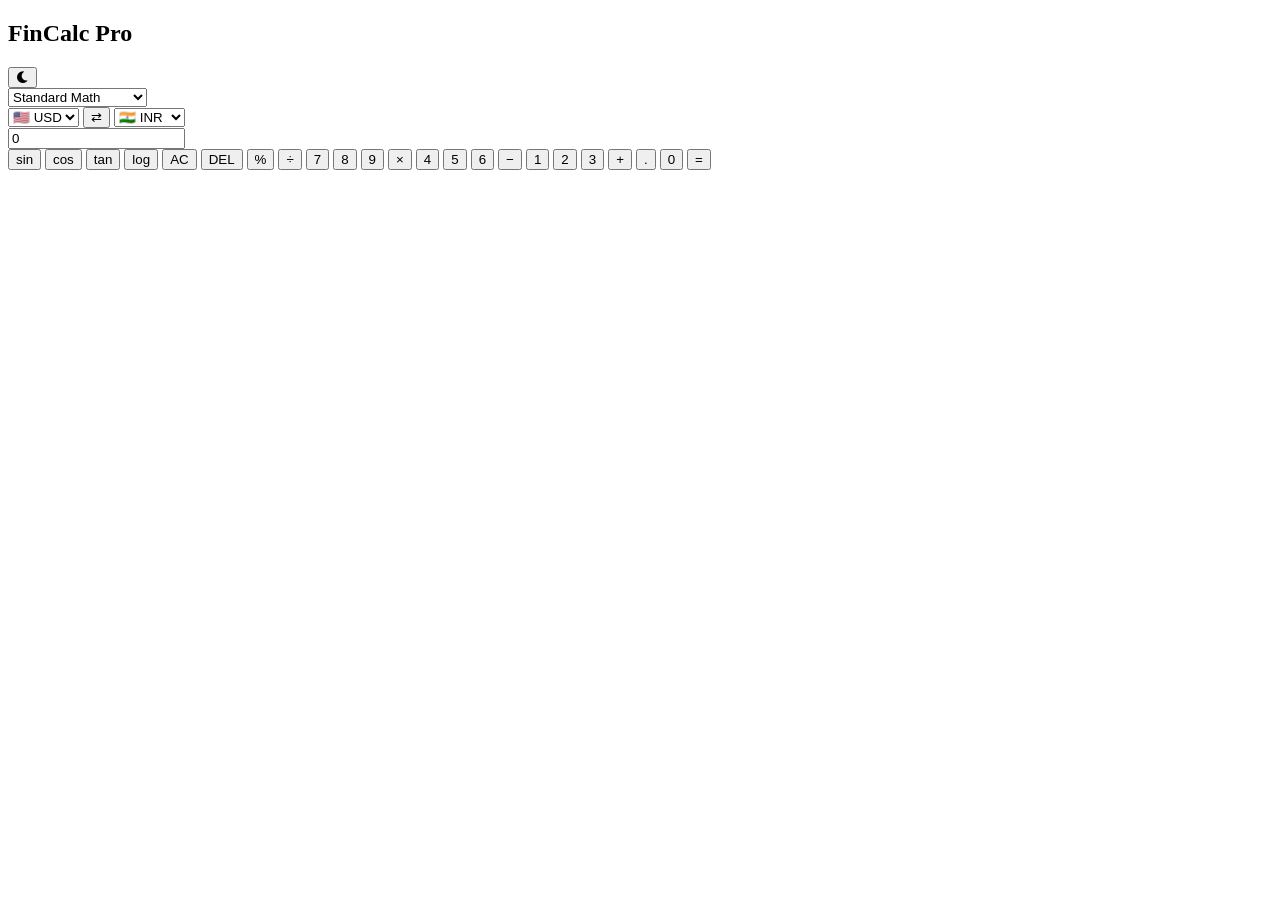
==== main.html @ d7e6799b "Add files via upload" ====
<!DOCTYPE html>
<html lang="en">
<head>
<meta charset="UTF-8">
<meta name="viewport" content="width=device-width, initial-scale=1.0">
<title>FinCalc Pro</title>
<link rel="stylesheet" href="UI.css">
<link rel="icon" href="favicon.svg" type="image/svg+xml">
<link href="https://fonts.googleapis.com/css2?family=Orbitron:wght@500&display=swap" rel="stylesheet">
<link rel="stylesheet"
href="https://cdnjs.cloudflare.com/ajax/libs/font-awesome/6.0.0/css/all.min.css">
<link rel="manifest" href="manifest.json">
<meta name="theme-color" content="#14f1c6">
</head>
<body>

<div class="background-shapes">
<div class="shape shape-1"></div>
<div class="shape shape-2"></div>
</div>

<main class="calculator-container">

<header class="header">
<h2>FinCalc Pro</h2>

<button id="theme-toggle" class="icon-btn">
<i class="fas fa-moon"></i>
</button>

</header>

<section class="asset-selector">

<select id="asset-type">
<option value="standard">Standard Math</option>
<option value="currency">Currency Converter</option>
</select>

<div class="currency-row">

<select id="fromCurrency" class="currency-select">

<option value="USD">🇺🇸 USD</option>
<option value="INR">🇮🇳 INR</option>
<option value="EUR">🇪🇺 EUR</option>
<option value="GBP">🇬🇧 GBP</option>
<option value="JPY">🇯🇵 JPY</option>
<option value="AUD">🇦🇺 AUD</option>
<option value="CAD">🇨🇦 CAD</option>

</select>

<button id="swapBtn" class="swap-btn">⇄</button>

<select id="toCurrency" class="currency-select">

<option value="INR">🇮🇳 INR</option>
<option value="USD">🇺🇸 USD</option>
<option value="EUR">🇪🇺 EUR</option>
<option value="GBP">🇬🇧 GBP</option>
<option value="JPY">🇯🇵 JPY</option>
<option value="AUD">🇦🇺 AUD</option>
<option value="CAD">🇨🇦 CAD</option>

</select>

</div>

</section>

<section class="display-container">

<div id="last-calculation"></div>

<input id="display" value="0" readonly>

<div id="live-price" class="live-data"></div>

</section>

<section class="keypad">

<button class="btn sci" onclick="appendFunc('sin')">sin</button>
<button class="btn sci" onclick="appendFunc('cos')">cos</button>
<button class="btn sci" onclick="appendFunc('tan')">tan</button>
<button class="btn sci" onclick="appendFunc('log')">log</button>

<button class="btn func" onclick="clearDisplay()">AC</button>
<button class="btn func" onclick="deleteChar()">DEL</button>
<button class="btn func" onclick="appendOperator('%')">%</button>
<button class="btn op" onclick="appendOperator('/')">÷</button>

<button class="btn num" onclick="appendNumber('7')">7</button>
<button class="btn num" onclick="appendNumber('8')">8</button>
<button class="btn num" onclick="appendNumber('9')">9</button>
<button class="btn op" onclick="appendOperator('*')">×</button>

<button class="btn num" onclick="appendNumber('4')">4</button>
<button class="btn num" onclick="appendNumber('5')">5</button>
<button class="btn num" onclick="appendNumber('6')">6</button>
<button class="btn op" onclick="appendOperator('-')">−</button>

<button class="btn num" onclick="appendNumber('1')">1</button>
<button class="btn num" onclick="appendNumber('2')">2</button>
<button class="btn num" onclick="appendNumber('3')">3</button>
<button class="btn op" onclick="appendOperator('+')">+</button>

<button class="btn num" onclick="appendNumber('.')">.</button>
<button class="btn num" onclick="appendNumber('0')">0</button>
<button class="btn equal" onclick="calculate()">=</button>

</section>

</main>

<script src="Logics.js"></script>

</body>
</html>
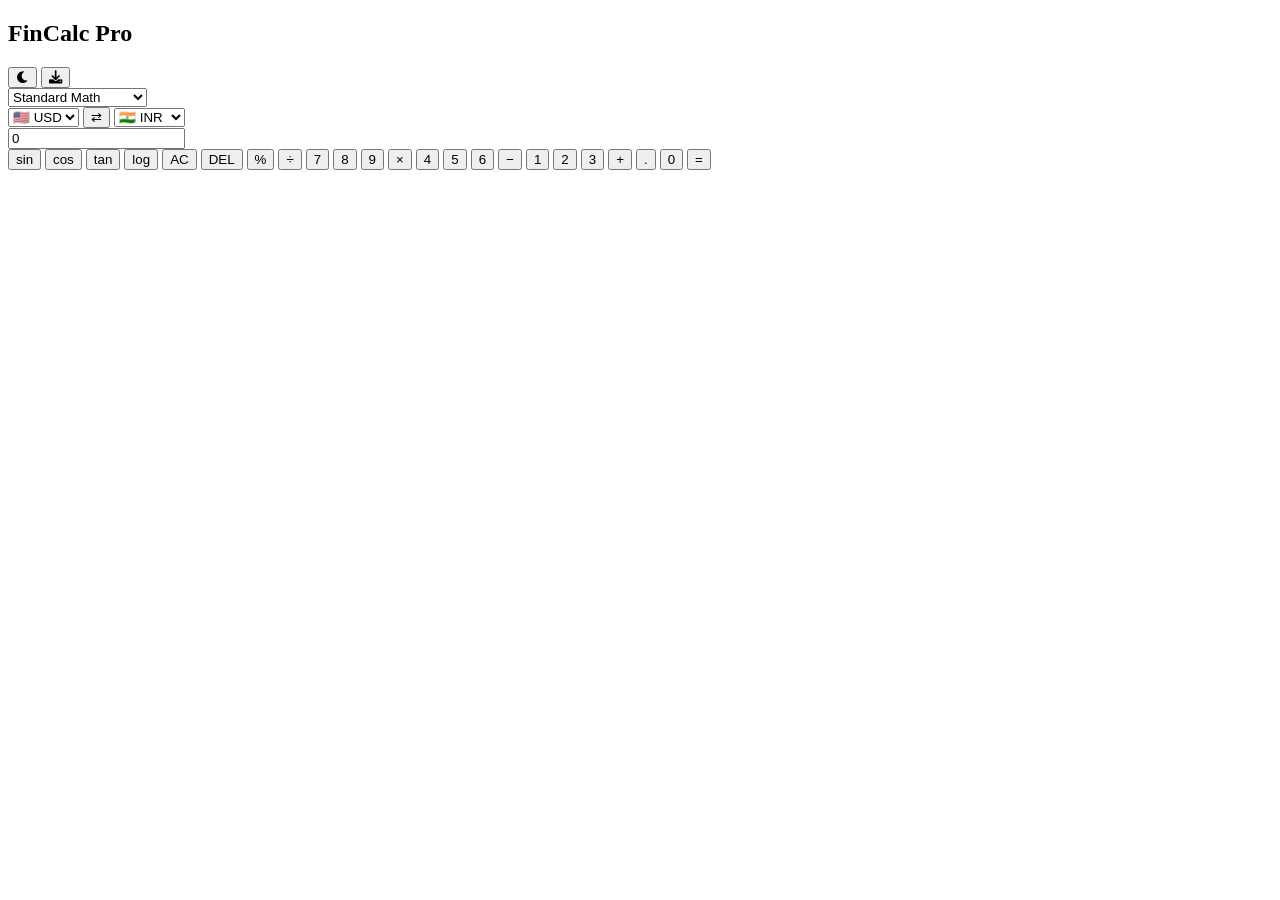
==== commit c3cac7c0: "Enhance main.html for PWA functionality Added PWA support with install button and meta tags." ====
--- a/main.html
+++ b/main.html
@@ -11,6 +11,9 @@
 href="https://cdnjs.cloudflare.com/ajax/libs/font-awesome/6.0.0/css/all.min.css">
 <link rel="manifest" href="manifest.json">
 <meta name="theme-color" content="#14f1c6">
+<meta name="apple-mobile-web-app-capable" content="yes">
+<meta name="apple-mobile-web-app-status-bar-style" content="black">
+<link rel="apple-touch-icon" href="icons/icon-192.png">
 </head>
 <body>
 
@@ -26,6 +29,10 @@
 
 <button id="theme-toggle" class="icon-btn">
 <i class="fas fa-moon"></i>
+</button>
+
+<button id="installBtn" class="icon-btn">
+<i class="fas fa-download"></i>
 </button>
 
 </header>
@@ -117,4 +124,4 @@
 <script src="Logics.js"></script>
 
 </body>
-</html>+</html>
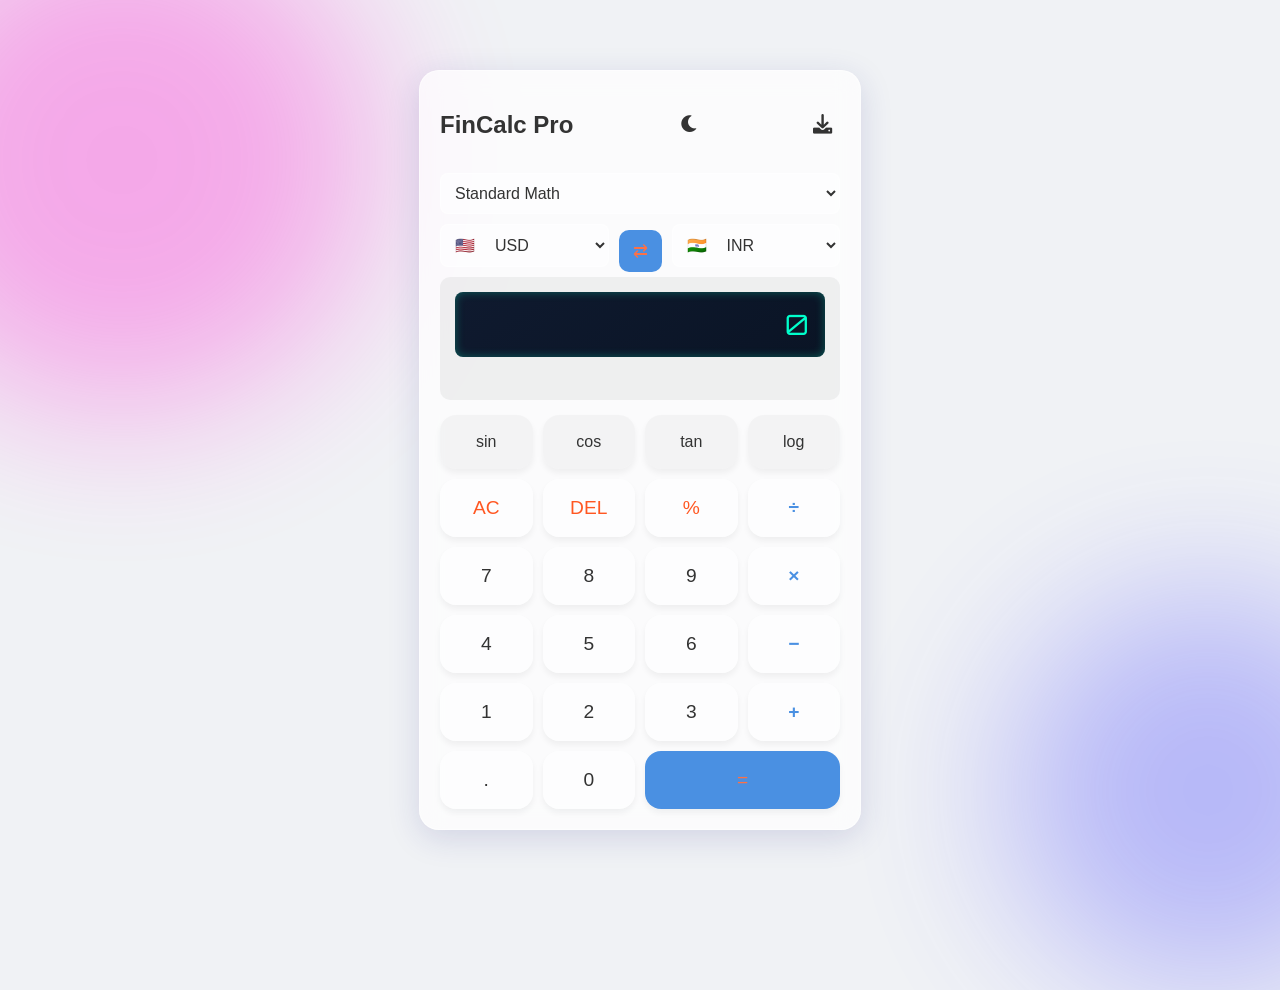
==== commit 29609211: "Fix case sensitivity in file references Updated references to CSS and JavaScript files to use lowerc" ====
--- a/main.html
+++ b/main.html
@@ -4,14 +4,14 @@
 <meta charset="UTF-8">
 <meta name="viewport" content="width=device-width, initial-scale=1.0">
 <title>FinCalc Pro</title>
-<link rel="stylesheet" href="UI.css">
+<link rel="stylesheet" href="ui.css">
 <link rel="icon" href="favicon.svg" type="image/svg+xml">
 <link href="https://fonts.googleapis.com/css2?family=Orbitron:wght@500&display=swap" rel="stylesheet">
 <link rel="stylesheet"
 href="https://cdnjs.cloudflare.com/ajax/libs/font-awesome/6.0.0/css/all.min.css">
 <link rel="manifest" href="manifest.json">
 <meta name="theme-color" content="#14f1c6">
-<meta name="apple-mobile-web-app-capable" content="yes">
+<meta name="mobile-web-app-capable" content="yes">
 <meta name="apple-mobile-web-app-status-bar-style" content="black">
 <link rel="apple-touch-icon" href="icons/icon-192.png">
 </head>
@@ -121,7 +121,7 @@
 
 </main>
 
-<script src="Logics.js"></script>
+<script src="logics.js"></script>
 
 </body>
 </html>
--- a/ui.css
+++ b/ui.css
@@ -0,0 +1,326 @@
+:root {
+    /* Light Theme Variables */
+    --bg-color: #f0f2f5;
+    --glass-bg: rgba(255, 255, 255, 0.7);
+    --glass-border: rgba(255, 255, 255, 0.5);
+    --text-color: #333;
+    --btn-bg: rgba(255, 255, 255, 0.5);
+    --btn-hover: rgba(255, 255, 255, 0.9);
+    --accent-color: #4a90e2;
+    --shadow: 0 8px 32px 0 rgba(31, 38, 135, 0.15);
+}
+
+[data-theme="dark"] {
+    /* Dark Theme Variables */
+    --bg-color: #1a1a2e;
+    --glass-bg: rgba(22, 33, 62, 0.7);
+    --glass-border: rgba(255, 255, 255, 0.1);
+    --text-color: #e0e0e0;
+    --btn-bg: rgba(255, 255, 255, 0.05);
+    --btn-hover: rgba(255, 255, 255, 0.15);
+    --accent-color: #64ffda;
+    --shadow: 0 8px 32px 0 rgba(0, 0, 0, 0.5);
+}
+
+body {
+    font-family: 'Segoe UI', sans-serif;
+    background: var(--bg-color);
+    color: var(--text-color);
+    display: flex;
+    justify-content: center;
+    align-items: center;
+    min-height: 100vh;
+    margin: 0;
+    transition: background 0.3s ease;
+}
+
+/* Background Shapes for Glassmorphism effect */
+.background-shapes .shape {
+    position: absolute;
+    border-radius: 50%;
+    filter: blur(80px);
+    z-index: -1;
+}
+.shape-1 { 
+    top: -10%; 
+    left: -10%; 
+    width: 500px; 
+    height: 500px; 
+    background: #ff00cc; 
+    opacity: 0.3; 
+}
+.shape-2 { 
+    bottom: -10%; 
+    right: -10%; 
+    width: 400px; 
+    height: 400px; 
+    background: #3333ff; 
+    opacity: 0.3; 
+}
+
+.calculator-container {
+    width: 100%;
+    background: var(--glass-bg);
+    backdrop-filter: blur(12px);
+    -webkit-backdrop-filter: blur(12px);
+    border: 1px solid var(--glass-border);
+    border-radius: 20px;
+    box-shadow: var(--shadow);
+    padding: 20px;
+    transition: all 0.3s ease;
+    max-width: 400px;
+    margin: 20px;
+}
+
+/* Header & Toggle */
+.header {
+    display: flex;
+    justify-content: space-between;
+    align-items: center;
+    margin-bottom: 15px;
+}
+.icon-btn {
+    background: none;
+    border: none;
+    color: var(--text-color);
+    font-size: 1.2rem;
+    cursor: pointer;
+    padding: 8px;
+    border-radius: 50%;
+    transition: background 0.2s;
+}
+.icon-btn:hover {
+    background: var(--btn-bg);
+}
+
+/* Asset Selector */
+.asset-selector select {
+    width: 100%;
+    padding: 10px;
+    border-radius: 8px;
+    border: 1px solid var(--glass-border);
+    background: var(--btn-bg);
+    color: var(--text-color);
+    margin-bottom: 10px;
+    font-size: 1rem;
+    cursor: pointer;
+}
+
+/* Display */
+.display-container {
+    text-align: right;
+    margin-bottom: 15px;
+    padding: 15px;
+    background: rgba(0,0,0,0.05);
+    border-radius: 10px;
+}
+#customAmount {
+    width: 100%;
+    padding: 8px;
+    margin-bottom: 8px;
+    border: 1px solid var(--glass-border);
+    border-radius: 6px;
+    background: var(--btn-bg);
+    color: var(--text-color);
+    font-size: 0.9rem;
+    outline: none;
+}
+#display {
+align-self: center; 
+width: 100%;
+max-width: 100%;
+box-sizing: border-box;   
+font-family: 'Orbitron', sans-serif;
+font-size: 28px;
+text-align: right;
+background: linear-gradient(145deg, #0f1a2f, #0a1425);
+color: #00ffcc;
+border: none;
+padding: 15px;
+border-radius: 8px;
+box-shadow: inset 0 0 10px rgba(0,255,200,0.3);
+caret-color: transparent;
+animation: infinite alternate;
+}
+
+@keyframes glow {
+from { box-shadow: inset 0 0 5px rgba(0,255,200,0.3); }
+to { box-shadow: inset 0 0 20px rgba(0,255,200,0.8); }
+}
+
+.live-data {
+    font-size: 0.85rem;
+    color: var(--accent-color);
+    margin-top: 8px;
+    opacity: 0.9;
+    min-height: 20px;
+}
+
+/* Keypad Grid */
+.keypad {
+    display: grid;
+    grid-template-columns: repeat(4, 1fr);
+    gap: 10px;
+}
+
+.btn {
+    padding: 18px;
+    border-radius: 16px;
+    border: none;
+    background: var(--btn-bg);
+    color: var(--text-color);
+    font-size: 1.2rem;
+    cursor: pointer;
+    transition: all 0.1s ease;
+    box-shadow: 0 4px 6px rgba(0,0,0,0.05);
+    position: relative;
+    overflow: hidden;
+    touch-action: manipulation;
+    min-height: 50px;
+}
+
+.btn:active {
+transform: translateY(3px);
+box-shadow: 0 2px 5px rgba(0,0,0,0.4);
+}
+
+.btn .ripple {
+    position: absolute;
+    border-radius: 50%;
+    transform: scale(0);
+    animation: ripple-animation 600ms linear;
+    background-color: rgba(255, 255, 255, 0.4);
+    pointer-events: none;
+}
+
+@keyframes ripple-animation {
+    to {
+        transform: scale(4);
+        opacity: 0;
+    }
+}
+
+.btn:hover {
+    background: var(--btn-hover);
+    transform: translateY(-2px);
+}
+
+.btn:active {
+    transform: translateY(0);
+}
+
+.btn.op { 
+    color: var(--accent-color); 
+    font-weight: bold; 
+}
+.btn.equal { 
+    background: var(--accent-color); 
+    color: #fc7146; 
+    grid-column: span 2; 
+}
+.btn.equal:hover {
+    background: var(--accent-color);
+    opacity: 0.9;
+}
+.btn.func { 
+    color: #ff5722; 
+}
+.btn.sci {
+    font-size: 1rem;
+    background: rgba(0,0,0,0.03);
+}
+
+/* Responsive */
+@media (max-width: 400px) {
+    .calculator-container {
+        width: 90%;
+    }
+}
+
+@media (max-width: 480px) {
+    body {
+        align-items: flex-start;
+        padding-top: 30px;
+    }
+    .calculator-container {
+        max-width: 95%;
+        padding: 18px;
+    }
+    .btn {
+        padding: 16px;
+        font-size: 1.1rem;
+    }
+    #display {
+        font-size: 2rem;
+    }
+}
+
+/* Accessibility */
+.sr-only {
+    position: absolute;
+    width: 1px;
+    height: 1px;
+    padding: 0;
+    margin: -1px;
+    overflow: hidden;
+    clip: rect(0, 0, 0, 0);
+    border: 0;
+}
+
+/* Loading State */
+.loading {
+    opacity: 0.6;
+    pointer-events: none;
+}
+
+.currency-select{
+  width:100%;
+  padding:12px 16px;
+  font-size:16px;
+  border-radius:12px;
+  border:1px solid rgba(255,255,255,0.15);
+  background:#1f2a44;
+  color:white;
+  outline:none;
+}
+
+.currency-select option{
+  font-size:16px;
+}
+
+.currency-row{
+display:flex;
+align-items:center;
+gap:10px;
+}
+
+
+.swap-btn{
+background:var(--accent-color);
+border:none;
+color:#fc7146;
+font-size:18px;
+padding:10px 14px;
+border-radius:10px;
+cursor:pointer;
+transition:0.3s;
+}
+
+.swap-btn:hover{
+transform:rotate(180deg) scale(1.1);
+}
+
+#display{
+text-align:right;
+font-family:Orbitron;
+letter-spacing:2px;
+}
+
+.INR-Flag {
+    width: 20px;;
+}
+
+.currency-select {
+    /* This ensures flags render correctly across systems */
+    font-family: 'Segoe UI Emoji', 'Apple Color Emoji', 'Noto Color Emoji', 'Segoe UI', sans-serif;
+}
